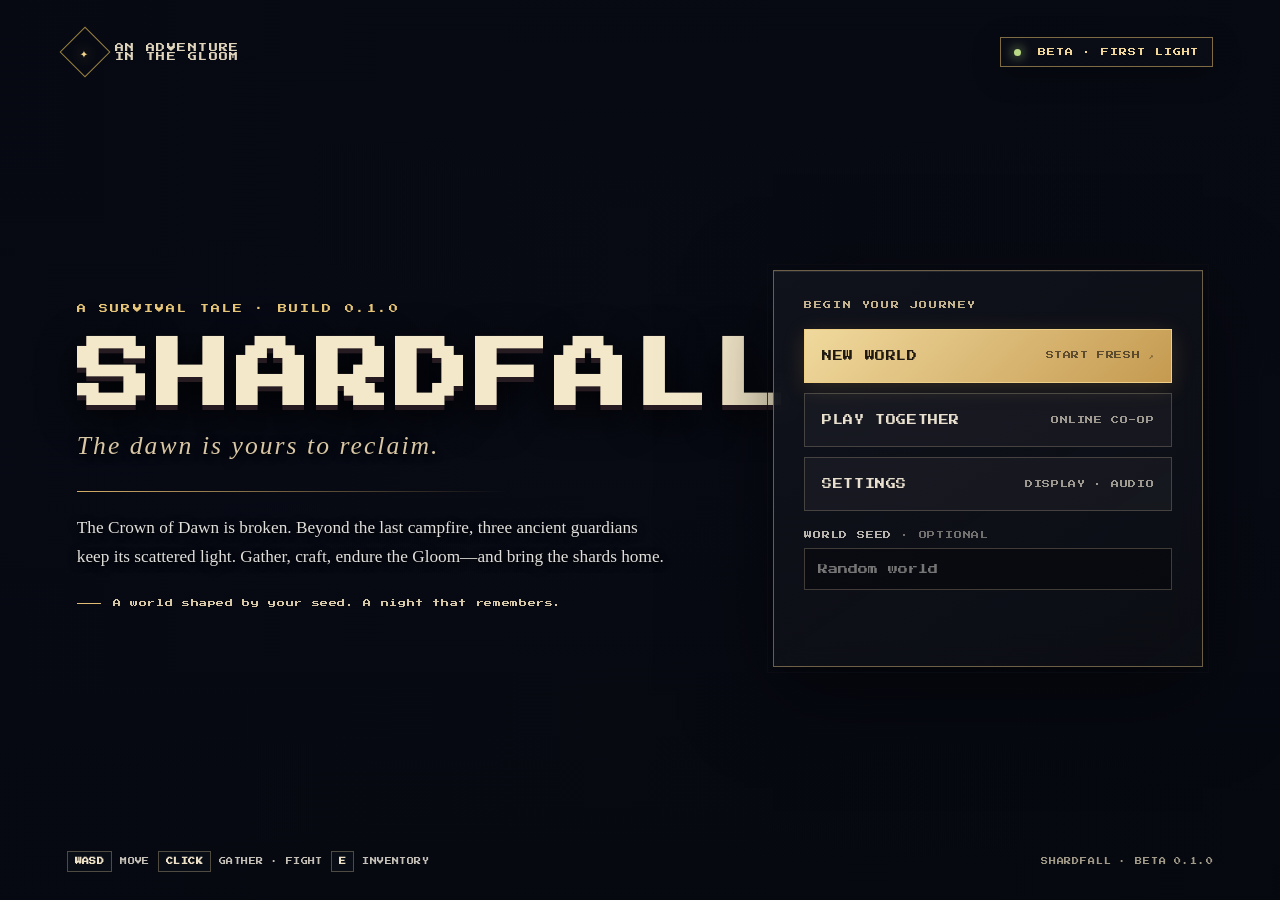
==== index.html @ c195f726 "Add files via upload" ====
<!DOCTYPE html>
<html lang="en">
  <head>
    <meta charset="UTF-8" />
    <meta name="viewport" content="width=device-width, initial-scale=1.0" />
    <title>Shardfall — Beta 0.1.0</title>
    <link rel="preconnect" href="https://fonts.googleapis.com">
    <link rel="preconnect" href="https://fonts.gstatic.com" crossorigin>
    <link href="https://fonts.googleapis.com/css2?family=Press+Start+2P&display=swap" rel="stylesheet">
    <link rel="stylesheet" href="./rosebud-game-defaults.css" />
    <script src="./rosebud-game-defaults.js" defer></script>
    <script type="importmap">
      {
        "imports": {
          "peerjs": "https://esm.sh/peerjs@1.5.4"
        }
      }
    </script>
    <style>
      html, body { width:100%; height:100%; min-height:100%; margin:0; padding:0; background:#050505; overflow:hidden; }
      body { min-height:100vh; min-height:100dvh; touch-action:none; font-family:'Press Start 2P',monospace; color:#eee; }
      #game-container { position:fixed; inset:0; width:100vw; height:100vh; height:100dvh; display:flex; align-items:center; justify-content:center; overflow:hidden; }
      canvas { display: block; image-rendering: pixelated; }
      #craft { position: fixed; inset: 0; z-index: 20; display: none; align-items: center; justify-content: center; padding: 24px; background: rgba(5, 7, 12, .72); }
      .inventory-window { width: min(1080px, 96vw); max-height: 92vh; overflow: hidden; background: linear-gradient(145deg, #40352b, #211b18 68%); border: 5px solid #75614b; box-shadow: 0 0 0 4px #120e0c, 0 18px 70px #000; padding: 18px; color: #eee; }
      .inventory-header { display:flex; align-items:center; justify-content:space-between; border-bottom: 2px solid #69533d; padding: 0 0 12px; margin-bottom: 14px; }
      .inventory-header h3 { margin: 0; color: #f3c56b; font-size: 14px; }
      #stationStatus { display:block; margin-top: 8px; color:#b8a58d; font-size:8px; }
      #closeInventory { padding: 6px 12px; font: inherit; color:#fff; background:#32251d; border:2px solid #8d6d4e; cursor:pointer; }
      .inventory-body { display:grid; grid-template-columns: 1.2fr .8fr; gap:24px; min-height:0; }
      .inventory-section-title { margin: 4px 0 10px; color:#d9c5a8; font-size:9px; }
      .inventory-grid { display:grid; grid-template-columns:repeat(9, minmax(42px, 1fr)); gap:6px; }
      .inventory-hotbar { display:grid; grid-template-columns:repeat(9, minmax(42px, 1fr)); gap:6px; margin-top:8px; }
      .inv-slot { position:relative; aspect-ratio:1; min-width:0; padding:4px; background:linear-gradient(145deg,#171514,#28221e); border:2px solid #594a3b; box-shadow: inset 2px 2px 0 rgba(255,255,255,.07), inset -2px -2px 0 rgba(0,0,0,.5); cursor:pointer; }
      .inv-slot:hover { border-color:#d8b66f; background:#392f25; }
      .inv-slot.selected { outline:3px solid #ffe08a; outline-offset:1px; border-color:#ffe08a; }
      .inv-slot img { width:100%; height:100%; object-fit:contain; image-rendering:pixelated; pointer-events:none; }
      .inv-slot .stack { position:absolute; right:3px; bottom:1px; color:#fff; font-size:9px; text-shadow:2px 2px #000; pointer-events:none; }
      .inv-slot .slot-num { position:absolute; left:3px; top:2px; color:#9d8d7b; font-size:7px; pointer-events:none; }
      .inventory-hint { color:#9d8d7b; font-size:8px; line-height:1.8; margin-top:12px; }
      .craft-recipes { max-height:62vh; overflow-y:auto; padding-right:5px; }
      .craft-recipes h3 { margin:4px 0 10px; color:#f3c56b; font-size:12px; }
      .rec { display:flex; align-items:center; gap:8px; padding:7px; margin-bottom:6px; text-align:left; width:100%; font:inherit; color:#eee; background:#261f19; border:2px solid #51412e; cursor:pointer; line-height:1.6; }
      .rec img { flex:none; width:40px; height:40px; object-fit:contain; image-rendering:pixelated; }
      .rec.ok { border-color:#8bc34a; }
      .rec.no { opacity:.48; }
      .rec .recipe-copy { font-size:8px; }
      .rec .recipe-name { color:#f5d89c; font-size:9px; }
      @media (max-width: 700px) { #craft { padding:8px; } .inventory-body { grid-template-columns:1fr; overflow-y:auto; max-height:78vh; } .inventory-grid,.inventory-hotbar { gap:3px; } .inventory-window { padding:10px; } .craft-recipes { max-height:32vh; } }
      .overlay:not(#menu) { position: fixed; inset: 0; z-index: 30; display: flex; flex-direction: column; align-items: center; justify-content: center; background: rgba(5,5,12,.88); text-align: center; gap: 18px; }
      .overlay h1 { color: #b48cff; font-size: 44px; margin: 0; text-shadow: 4px 4px #000; }
      .overlay p { max-width: 760px; font-size: 11px; line-height: 2; color: #ccc; }
      .overlay input { font-family: inherit; font-size: 12px; padding: 8px; width: 220px; background: #111; color: #fff; border: 2px solid #555; }
      .btn { font-family: inherit; font-size: 13px; padding: 12px 20px; background: #3b2a5a; color: #fff; border: 3px solid #b48cff; cursor: pointer; }
      .btn:hover { background: #5a3f88; }
      .hidden { display: none !important; }
      .perk { width: 230px; min-height: 150px; font-size: 10px; line-height: 1.8; }
      .perk b { display: block; color: #ffe08a; font-size: 12px; margin-bottom: 10px; }
      #menu.menu-screen { position:fixed; inset:0; z-index:15; display:flex; align-items:center; justify-content:center; overflow:auto; color:#f4ecd9; background:#080b16; }
      #menu.menu-screen::before, #menu.menu-screen::after { content:""; position:absolute; inset:0; pointer-events:none; }
      #menu.menu-screen::before { background:url("assets/shardfall-menu-skyline.webp") center 55% / cover no-repeat; transform:scale(1.025); animation: menu-drift 28s ease-in-out infinite alternate; }
      #menu.menu-screen::after { background:linear-gradient(90deg,rgba(6,9,18,.78) 0%,rgba(8,10,18,.50) 48%,rgba(7,9,17,.48) 100%),linear-gradient(0deg,rgba(5,7,12,.82),transparent 48%,rgba(5,7,14,.35)); }
      @keyframes menu-drift { from { transform:scale(1.025) translateX(-.25%); } to { transform:scale(1.055) translateX(.25%); } }
      .menu-topbar { position:absolute; z-index:1; left:5.2vw; right:5.2vw; top:34px; display:flex; align-items:center; justify-content:space-between; }
      .menu-mark { display:flex; align-items:center; gap:12px; color:#dfd3bc; font-size:9px; letter-spacing:.16em; }
      .menu-mark-icon { display:grid; place-items:center; width:34px; height:34px; color:#f1d38a; border:1px solid rgba(232,195,90,.65); transform:rotate(45deg); font-size:14px; text-shadow:0 0 14px #c99b50; }
      .menu-mark-icon span { transform:rotate(-45deg); }
      .beta-tag { padding:10px 13px; color:#f3d798; border:1px solid rgba(234,194,112,.52); background:rgba(13,16,25,.48); font-size:8px; letter-spacing:.12em; box-shadow:0 8px 28px #0004; }
      .beta-tag i { display:inline-block; width:7px; height:7px; margin-right:8px; border-radius:50%; background:#b9d985; box-shadow:0 0 12px #c6f08c; }
      .menu-layout { position:relative; z-index:1; display:grid; grid-template-columns:minmax(0,1fr) minmax(350px,430px); align-items:center; gap:8vw; width:min(1420px,88vw); min-height:100%; padding:118px 0 82px; box-sizing:border-box; }
      .menu-copy { max-width:800px; align-self:center; padding-bottom:20px; }
      .menu-eyebrow { margin:0 0 20px; color:#e9c779; font-size:9px; line-height:1.8; letter-spacing:.24em; }
      .menu-title { margin:0 0 14px; color:#f4e8ca; font-size:clamp(44px,5.8vw,104px); letter-spacing:.075em; line-height:1.08; text-shadow:0 5px 0 #271b22,0 12px 38px #000; }
      .menu-subtitle { margin:0; color:#d8c6a4; font-family:Georgia,serif; font-size:clamp(17px,2vw,27px); font-style:italic; letter-spacing:.08em; text-shadow:0 2px 8px #000; }
      .menu-divider { width: min(430px,80%); height:1px; margin:30px 0 22px; background:linear-gradient(90deg,#d5ad68,rgba(213,173,104,0)); }
      .menu-description { max-width:620px; margin:0; color:#e1dfdb; font-family:Georgia,serif; font-size:clamp(16px,1.35vw,21px); line-height:1.65; text-shadow:0 2px 8px #000; }
      .menu-quote { display:flex; align-items:center; gap:12px; margin-top:28px; color:#d7c8a8; font-size:8px; letter-spacing:.08em; }
      .menu-quote::before { content:""; width:24px; height:1px; background:#e1bc72; }
      .menu-card { width:100%; box-sizing:border-box; padding:30px; border:1px solid rgba(214,182,119,.48); outline:1px solid rgba(12,13,20,.8); outline-offset:5px; background:linear-gradient(145deg,rgba(17,20,29,.92),rgba(13,14,21,.89)); box-shadow:0 24px 80px #0008,inset 0 1px 0 #ffffff14; backdrop-filter:blur(12px); }
      .menu-card-label { margin:0 0 20px; color:#c4b18d; font-size:8px; letter-spacing:.2em; }
      .menu-actions { display:grid; gap:10px; }
      .menu-button { position:relative; display:flex; align-items:center; justify-content:space-between; width:100%; min-height:54px; box-sizing:border-box; padding:0 17px; color:#e8dfce; background:rgba(255,255,255,.035); border:1px solid rgba(211,195,164,.25); font:inherit; font-size:10px; letter-spacing:.06em; text-align:left; cursor:pointer; transition:background .18s,border-color .18s,transform .18s,color .18s; }
      .menu-button:hover, .menu-button:focus-visible { transform:translateX(3px); color:#fff5db; border-color:#ddbd78; background:rgba(215,177,102,.14); outline:none; }
      .menu-button.primary { color:#211a13; border-color:#efcf85; background:linear-gradient(135deg,#f0d99d,#c59a50); box-shadow:0 5px 22px rgba(210,162,77,.18); }
      .menu-button.primary:hover, .menu-button.primary:focus-visible { color:#130e09; border-color:#fff0c1; background:linear-gradient(135deg,#ffedbd,#d7ad5e); }
      .menu-button .menu-button-note { color:inherit; opacity:.65; font-size:8px; }
      .menu-seed { margin-top:20px; }
      .menu-seed label { display:block; margin-bottom:9px; color:#b9b5ae; font-size:8px; letter-spacing:.1em; }
      .menu-seed input { box-sizing:border-box; width:100%; height:42px; padding:0 13px; color:#f2e5cd; background:rgba(0,0,0,.32); border:1px solid rgba(207,190,158,.28); font:10px 'Press Start 2P',monospace; outline:none; }
      .menu-seed input:focus { border-color:#d2ad68; box-shadow:0 0 0 2px #d2ad6822; }
      .menu-records { min-height:30px; margin:16px 0 0; color:#d8c08c; font-size:7px; line-height:1.9; }
      .menu-controls { position:absolute; z-index:1; bottom:28px; left:5.2vw; right:5.2vw; display:flex; align-items:center; justify-content:space-between; color:#c4c0b8; font-size:7px; letter-spacing:.06em; }
      .menu-controls span { display:flex; align-items:center; gap:8px; }
      .keycap { padding:6px 7px; color:#ece0c7; border:1px solid #f0d9a44d; background:#0c1019a8; font-size:7px; }
      .menu-version { color:#a29a89; font-size:7px; letter-spacing:.12em; }
      #settingsPanel { position:fixed; z-index:3; inset:0; display:flex; align-items:center; justify-content:center; padding:20px; box-sizing:border-box; background:rgba(3,5,10,.76); backdrop-filter:blur(7px); }
      #multiplayerPanel { position:fixed; z-index:5; inset:0; display:flex; align-items:center; justify-content:center; padding:18px; box-sizing:border-box; background:rgba(3,5,10,.82); backdrop-filter:blur(8px); }
      .multiplayer-card { width:min(560px,100%); box-sizing:border-box; padding:28px; border:1px solid rgba(222,190,124,.58); background:linear-gradient(145deg,#1b1c24,#101119); box-shadow:0 24px 90px #000b; }
      .multiplayer-head { display:flex; align-items:flex-start; justify-content:space-between; gap:16px; padding-bottom:16px; border-bottom:1px solid #c3a56844; }
      .multiplayer-head h2 { margin:0; color:#f2dfb5; font-size:13px; }
      .multiplayer-head p { margin:9px 0 0; color:#a9a39a; font:14px Georgia,serif; line-height:1.45; }
      .multiplayer-close { width:34px; height:34px; color:#ead9b7; background:#ffffff08; border:1px solid #ffffff30; font:18px Georgia,serif; cursor:pointer; }
      .multiplayer-label { display:block; margin:18px 0 8px; color:#c9b992; font-size:8px; letter-spacing:.12em; }
      .multiplayer-input { width:100%; height:44px; box-sizing:border-box; padding:0 12px; color:#f2e5cd; background:#0b0d13; border:1px solid #77674d; font:10px 'Press Start 2P',monospace; }
      .multiplayer-actions { display:grid; grid-template-columns:1fr 1fr; gap:10px; margin-top:12px; }
      .multiplayer-action { min-height:46px; padding:9px; color:#eee2c9; background:#29241e; border:1px solid #90754b; font:8px 'Press Start 2P',monospace; cursor:pointer; }
      .multiplayer-action.primary { color:#211a13; border-color:#efcf85; background:linear-gradient(135deg,#f0d99d,#c59a50); }
      .multiplayer-divider { margin:22px 0 0; padding-top:18px; border-top:1px solid #ffffff18; }
      #multiplayerStatus { min-height:34px; margin:16px 0 0; color:#b9d985; font-size:8px; line-height:1.8; }
      #roomCode { display:none; margin-top:12px; padding:12px; color:#ffe08a; border:1px dashed #d5b26888; font-size:9px; line-height:1.8; overflow-wrap:anywhere; }
      #onlineBadge { position:fixed; z-index:17; top:14px; left:50%; transform:translateX(-50%); display:none; max-width:calc(100vw - 24px); padding:10px 13px; color:#e9d8af; border:1px solid #d4ba8077; background:rgba(11,13,18,.86); font:7px 'Press Start 2P',monospace; white-space:nowrap; cursor:pointer; }
      #onlineBadge.visible { display:block; }
      @media (max-width:700px) { .multiplayer-card { padding:20px; } .multiplayer-head h2 { font-size:10px; } .multiplayer-actions { grid-template-columns:1fr; } #onlineBadge { top:8px; font-size:6px; } }
      .settings-card { width:min(540px,100%); max-height:calc(100vh - 40px); max-height:calc(100dvh - 40px); overflow-y:auto; overscroll-behavior:contain; box-sizing:border-box; padding:28px; border:1px solid rgba(222,190,124,.58); background:linear-gradient(145deg,#1b1c24,#101119); box-shadow:0 24px 90px #000b; }
      .settings-header { display:flex; align-items:flex-start; justify-content:space-between; gap:16px; padding-bottom:18px; border-bottom:1px solid #c3a56844; }
      .settings-header h2 { margin:0; color:#f2dfb5; font-size:15px; letter-spacing:.08em; }
      .settings-header p { margin:9px 0 0; color:#a9a39a; font:14px Georgia,serif; }
      .settings-close { width:34px; height:34px; color:#ead9b7; background:#ffffff08; border:1px solid #ffffff30; font:18px Georgia,serif; cursor:pointer; }
      .setting-row { display:grid; grid-template-columns:1fr minmax(170px,220px); align-items:center; gap:18px; padding:18px 0; border-bottom:1px solid #ffffff12; }
      .setting-name { display:block; color:#eee3d0; font-size:9px; }
      .setting-help { display:block; margin-top:8px; color:#9f9b94; font:13px Georgia,serif; line-height:1.35; }
      .setting-control { width:100%; box-sizing:border-box; color:#f1e7d4; }
      select.setting-control { padding:11px 10px; border:1px solid #8a7555; background:#171923; font:9px 'Press Start 2P',monospace; }
      input.setting-control[type="range"] { accent-color:#d5b268; }
      .setting-value { display:block; margin-top:5px; color:#cfb77f; font-size:8px; text-align:right; }
      .settings-actions { display:flex; align-items:center; justify-content:space-between; gap:12px; padding-top:20px; }
      .settings-status { min-height:18px; color:#b9d985; font-size:7px; line-height:1.7; }
      .settings-footer { margin-top:18px; color:#8d8b8d; font:12px Georgia,serif; line-height:1.5; }
      .touch-controls { position:fixed; z-index:18; left:max(12px,env(safe-area-inset-left,0px)); right:max(12px,env(safe-area-inset-right,0px)); bottom:calc(12px + env(safe-area-inset-bottom,0px)); display:flex; align-items:flex-end; justify-content:space-between; pointer-events:none; user-select:none; -webkit-user-select:none; }
      .touch-movement { display:grid; grid-template:repeat(3,46px) / repeat(3,46px); grid-template-areas:". up ." "left . right" ". down ."; gap:4px; padding:5px; border:1px solid #d4ba8045; border-radius:20px; background:rgba(9,12,18,.42); backdrop-filter:blur(5px); pointer-events:auto; }
      .touch-actions { display:grid; grid-template-columns:repeat(3,44px); gap:5px; padding:6px; border:1px solid #d4ba8045; border-radius:18px; background:rgba(9,12,18,.42); backdrop-filter:blur(5px); pointer-events:auto; }
      .touch-button { display:grid; place-items:center; box-sizing:border-box; min-width:42px; min-height:42px; padding:2px; color:#f1e4c8; border:1px solid rgba(225,198,142,.52); border-radius:12px; background:linear-gradient(145deg,rgba(75,62,45,.94),rgba(27,25,25,.95)); box-shadow:0 3px 8px #0008,inset 0 1px #ffffff22; font:7px 'Press Start 2P',monospace; text-shadow:1px 2px #000; cursor:pointer; touch-action:none; -webkit-tap-highlight-color:transparent; }
      .touch-button:active,.touch-button.held { color:#fff1ba; border-color:#ffe08a; background:linear-gradient(145deg,#987643,#47351f); transform:translateY(1px); }
      .touch-move { width:46px; height:46px; min-width:46px; min-height:46px; border-radius:14px; color:#f7e6c2; font:18px Arial,sans-serif; }
      .touch-up { grid-area:up; } .touch-left { grid-area:left; } .touch-right { grid-area:right; } .touch-down { grid-area:down; }
      .touch-actions .touch-action { color:#251a0d; border-color:#ffe08a; background:linear-gradient(145deg,#f2d68e,#bd8d42); text-shadow:none; }
      @media (max-width: 380px) { .touch-controls { left:8px; right:8px; } .touch-movement { grid-template:repeat(3,40px) / repeat(3,40px); gap:3px; padding:4px; } .touch-move { width:40px; height:40px; min-width:40px; min-height:40px; } .touch-actions { grid-template-columns:repeat(3,38px); gap:4px; padding:4px; } .touch-button { min-width:38px; min-height:38px; font-size:6px; } }
      @media (max-width: 900px) { .menu-layout { grid-template-columns:minmax(0,1fr) minmax(310px,370px); gap:4vw; width:90vw; } .menu-card { padding:24px; } .menu-title { letter-spacing:.02em; } }
      @media (max-width: 700px) { #menu.menu-screen { align-items:flex-start; } .menu-topbar { left:22px; right:22px; top:20px; } .menu-mark { font-size:7px; } .beta-tag { font-size:7px; } .menu-layout { grid-template-columns:1fr; gap:24px; width:min(520px,calc(100% - 44px)); padding:105px 0 110px; } .menu-copy { padding:0; } .menu-eyebrow { margin-bottom:12px; } .menu-title { font-size:clamp(42px,13vw,68px); } .menu-divider { margin:18px 0 14px; } .menu-description { font-size:16px; } .menu-quote { margin-top:16px; } .menu-card { padding:20px; } .menu-controls { bottom:14px; left:20px; right:20px; align-items:flex-end; gap:12px; font-size:6px; } .menu-controls span { flex-wrap:wrap; max-width:70%; } .menu-version { text-align:right; } .settings-card { padding:20px; } .setting-row { grid-template-columns:1fr; gap:10px; padding:14px 0; } .setting-control { max-width:none; } .settings-header h2 { font-size:12px; } }
    </style>
  </head>
  <body>
    <div id="game-container"><canvas id="game" width="1920" height="1080"></canvas></div>
    <div id="craft" aria-label="Inventory and crafting">
      <div class="inventory-window">
        <div class="inventory-header"><div><h3>INVENTORY & CRAFTING</h3><span id="stationStatus">Hand crafting · no station nearby</span></div><button id="closeInventory" aria-label="Close inventory">✕</button></div>
        <div class="inventory-body">
          <section><div class="inventory-section-title">PACK · click an item to assign it to the selected quick slot</div><div id="inventoryGrid" class="inventory-grid"></div><div class="inventory-section-title" style="margin-top:16px">QUICK BAR · click a slot to select it</div><div id="inventoryHotbar" class="inventory-hotbar"></div><div class="inventory-hint">E / C close inventory · 1 campfire · 2 wall · 3 workbench · 4 forge · F eat · T torch</div></section>
          <section class="craft-recipes"><h3>RECIPES</h3><div id="recipes"></div></section>
        </div>
      </div>
    </div>
    <div id="menu" class="menu-screen" aria-label="Shardfall main menu">
      <header class="menu-topbar">
        <div class="menu-mark"><span class="menu-mark-icon"><span>✦</span></span><span>AN ADVENTURE<br>IN THE GLOOM</span></div>
        <div class="beta-tag"><i></i> BETA · FIRST LIGHT</div>
      </header>
      <main class="menu-layout">
        <section class="menu-copy">
          <p class="menu-eyebrow">A SURVIVAL TALE · BUILD 0.1.0</p>
          <h1 class="menu-title">SHARDFALL</h1>
          <p class="menu-subtitle">The dawn is yours to reclaim.</p>
          <div class="menu-divider"></div>
          <p class="menu-description">The Crown of Dawn is broken. Beyond the last campfire, three ancient guardians keep its scattered light. Gather, craft, endure the Gloom—and bring the shards home.</p>
          <p class="menu-quote">A world shaped by your seed. A night that remembers.</p>
        </section>
        <section class="menu-card" aria-label="Play options">
          <p class="menu-card-label">BEGIN YOUR JOURNEY</p>
          <div class="menu-actions">
            <button class="menu-button primary" id="continue"><span>CONTINUE JOURNEY</span><span class="menu-button-note">RESUME</span></button>
            <button class="menu-button" id="start"><span>NEW WORLD</span><span class="menu-button-note">START FRESH ↗</span></button>
            <button class="menu-button" id="openMultiplayer"><span>PLAY TOGETHER</span><span class="menu-button-note">ONLINE CO-OP</span></button>
            <button class="menu-button" id="openSettings"><span>SETTINGS</span><span class="menu-button-note">DISPLAY · AUDIO</span></button>
          </div>
          <div class="menu-seed"><label for="seed">WORLD SEED <span style="opacity:.58">· OPTIONAL</span></label><input id="seed" placeholder="Random world" autocomplete="off" maxlength="32" /></div>
          <p id="records" class="menu-records"></p>
        </section>
      </main>
      <footer class="menu-controls"><span><b class="keycap">WASD</b> MOVE <b class="keycap">CLICK</b> GATHER · FIGHT <b class="keycap">E</b> INVENTORY</span><span class="menu-version">SHARDFALL · BETA 0.1.0</span></footer>
      <div id="multiplayerPanel" class="hidden" role="dialog" aria-modal="true" aria-labelledby="multiplayerTitle">
        <section class="multiplayer-card">
          <header class="multiplayer-head"><div><h2 id="multiplayerTitle">SHARD PARTY</h2><p>Gather your friends. Online play needs HTTPS; the host keeps the world open while you play.</p></div><button id="closeMultiplayer" class="multiplayer-close" aria-label="Close multiplayer">×</button></header>
          <label class="multiplayer-label" for="playerName">YOUR WANDERER NAME</label>
          <input id="playerName" class="multiplayer-input" maxlength="18" autocomplete="nickname" placeholder="Wanderer">
          <div class="multiplayer-actions"><button id="hostRoom" class="multiplayer-action primary" type="button">CREATE A PARTY</button><button id="copyRoom" class="multiplayer-action" type="button">COPY INVITE CODE</button></div>
          <div id="roomCode" aria-live="polite"></div>
          <div class="multiplayer-divider">
            <label class="multiplayer-label" for="joinCode">JOIN A FRIEND'S PARTY</label>
            <input id="joinCode" class="multiplayer-input" maxlength="80" autocomplete="off" placeholder="Paste the host's invite code">
            <button id="joinRoom" class="multiplayer-action primary" type="button" style="width:100%;margin-top:10px">JOIN WORLD</button>
          </div>
          <p id="multiplayerStatus" aria-live="polite">Up to four players. Share the host's invite code to join.</p>
        </section>
      </div>
      <div id="settingsPanel" class="hidden" role="dialog" aria-modal="true" aria-labelledby="settingsTitle">
        <section class="settings-card">
          <header class="settings-header"><div><h2 id="settingsTitle">SETTINGS</h2><p>Make the Gloom yours.</p></div><button id="closeSettings" class="settings-close" aria-label="Close settings">×</button></header>
          <label class="setting-row"><span><span class="setting-name">RENDER RESOLUTION</span><span class="setting-help">Choose the canvas render quality.</span></span><span><select id="resolutionSetting" class="setting-control"><option value="1920x1080">1920 × 1080 · High</option><option value="1600x900">1600 × 900 · Balanced</option><option value="1280x720">1280 × 720 · Performance</option><option value="960x540">960 × 540 · Low</option></select><span id="resolutionValue" class="setting-value">1920 × 1080</span></span></label>
          <label class="setting-row"><span><span class="setting-name">MUSIC</span><span class="setting-help">The quiet song of the wilds.</span></span><span><input id="musicVolume" class="setting-control" type="range" min="0" max="1" step="0.05"><span id="musicVolumeValue" class="setting-value">40%</span></span></label>
          <label class="setting-row"><span><span class="setting-name">SOUND EFFECTS</span><span class="setting-help">Gathering, combat and discoveries.</span></span><span><input id="sfxVolume" class="setting-control" type="range" min="0" max="1" step="0.05"><span id="sfxVolumeValue" class="setting-value">80%</span></span></label>
          <div class="settings-actions"><label class="setting-name"><input id="muteSetting" type="checkbox"> MUTE ALL AUDIO</label><button id="fullscreenSetting" class="menu-button" type="button" style="width:auto;min-height:40px;padding:0 12px;font-size:8px">ENTER FULLSCREEN</button></div>
          <p id="settingsStatus" class="settings-status" aria-live="polite"></p>
          <p class="settings-footer">Resolution applies immediately and is saved on this device. Fullscreen is optional and may be exited with Esc.</p>
        </section>
      </div>
    </div>
    <button id="onlineBadge" type="button" aria-label="Copy online party code"></button>
    <div id="touchControls" class="touch-controls hidden" aria-label="Touch controls">
      <div class="touch-movement" aria-label="Movement pad">
        <button type="button" class="touch-button touch-move touch-up" data-touch-dir="w" aria-label="Move up">▲</button>
        <button type="button" class="touch-button touch-move touch-left" data-touch-dir="a" aria-label="Move left">◀</button>
        <button type="button" class="touch-button touch-move touch-right" data-touch-dir="d" aria-label="Move right">▶</button>
        <button type="button" class="touch-button touch-move touch-down" data-touch-dir="s" aria-label="Move down">▼</button>
      </div>
      <div class="touch-actions" aria-label="Game actions">
        <button type="button" id="touchAction" class="touch-button touch-action" aria-label="Gather, attack, or interact">ACT</button>
        <button type="button" id="touchInventory" class="touch-button" aria-label="Open inventory">BAG</button>
        <button type="button" id="touchEat" class="touch-button" aria-label="Eat food">EAT</button>
        <button type="button" id="touchTorch" class="touch-button" aria-label="Toggle torch">TORCH</button>
        <button type="button" id="touchFire" class="touch-button" aria-label="Place campfire">FIRE</button>
        <button type="button" id="touchWall" class="touch-button" aria-label="Place wall">WALL</button>
        <button type="button" id="touchWorkbench" class="touch-button" aria-label="Place workbench">BENCH</button>
        <button type="button" id="touchForge" class="touch-button" aria-label="Place forge">FORGE</button>
        <button type="button" id="touchMute" class="touch-button" aria-label="Toggle audio mute">MUTE</button>
      </div>
    </div>
    <div id="end" class="overlay hidden">
      <h1 id="endTitle">YOU PERISHED</h1>
      <p id="endText"></p>
      <div style="display:flex;gap:14px"><button class="btn hidden" id="ascend">ASCEND (KEEP PLAYING)</button><button class="btn" id="again">NEW WORLD</button></div>
    </div>
    <div id="levelup" class="overlay hidden">
      <h1 style="color:#ffe08a">LEVEL UP!</h1>
      <p id="lvText">Choose a blessing.</p>
      <div id="perks" style="display:flex;gap:18px"></div>
    </div>
    <script type="module" src="./main.js"></script>
  </body>
</html>
---- rosebud-game-defaults.css ----
/*
 * Game text should not behave like webpage content, while editable and
 * intentionally copyable controls retain native browser behavior.
 */

:where(html) {
  -webkit-user-select: none;
  user-select: none;
  -webkit-tap-highlight-color: transparent;
}

:where(
  input,
  textarea,
  [contenteditable]:not([contenteditable="false"]),
  [role="textbox"],
  [data-allow-text-selection],
  [data-allow-text-selection] *
) {
  -webkit-user-select: text;
  user-select: text;
}
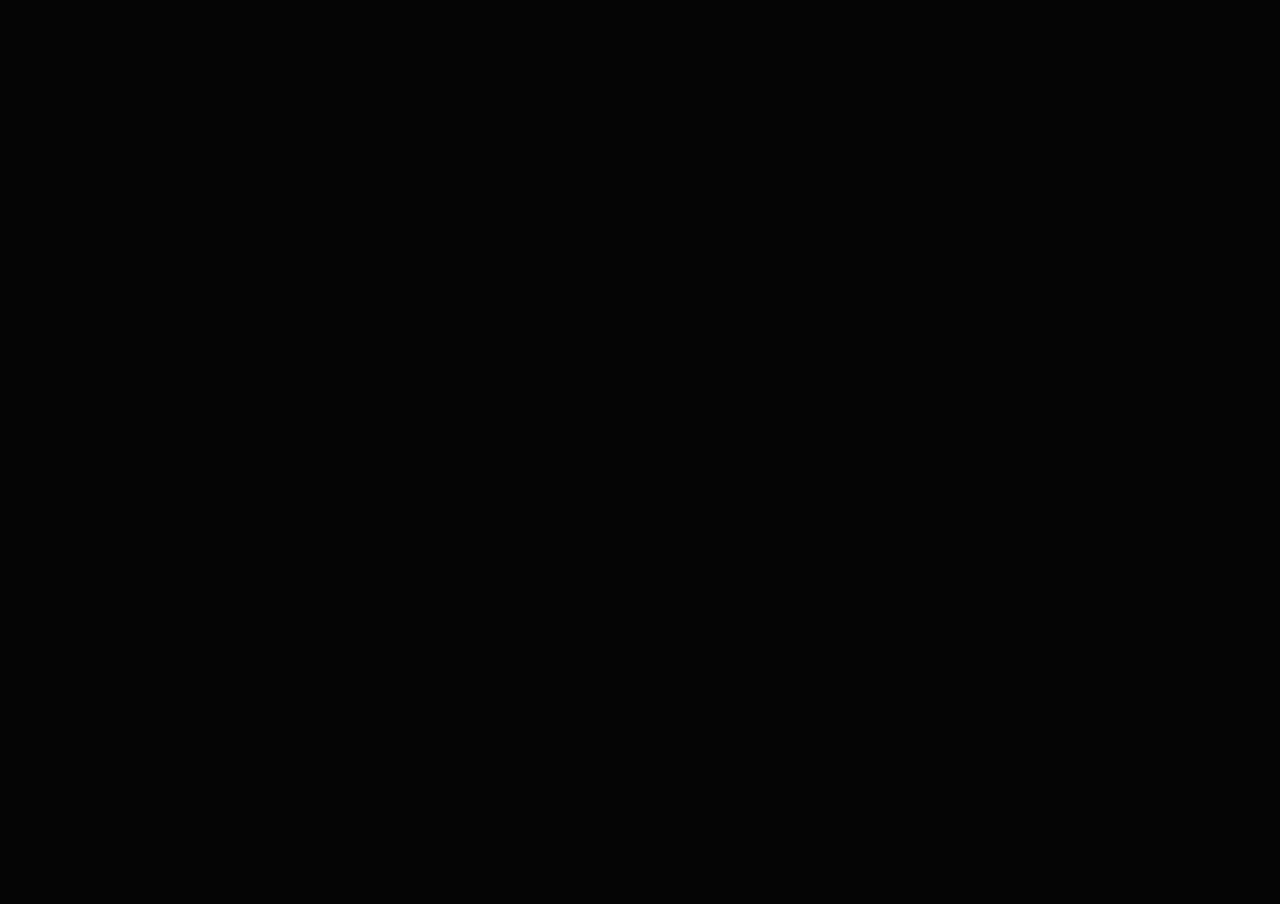
==== commit cf264e19: "Refactor index.html for game embedding Updated the title and structure of the index.html file to emb" ====
--- a/index.html
+++ b/index.html
@@ -1,239 +1,42 @@
 <!DOCTYPE html>
 <html lang="en">
-  <head>
-    <meta charset="UTF-8" />
-    <meta name="viewport" content="width=device-width, initial-scale=1.0" />
-    <title>Shardfall — Beta 0.1.0</title>
-    <link rel="preconnect" href="https://fonts.googleapis.com">
-    <link rel="preconnect" href="https://fonts.gstatic.com" crossorigin>
-    <link href="https://fonts.googleapis.com/css2?family=Press+Start+2P&display=swap" rel="stylesheet">
-    <link rel="stylesheet" href="./rosebud-game-defaults.css" />
-    <script src="./rosebud-game-defaults.js" defer></script>
-    <script type="importmap">
-      {
-        "imports": {
-          "peerjs": "https://esm.sh/peerjs@1.5.4"
+<head>
+    <meta charset="UTF-8">
+    <meta name="viewport" content="width=device-width, initial-scale=1.0">
+    <title>Shardfall - Vividresque Studios</title>
+    <style>
+        body, html { 
+            margin: 0; 
+            padding: 0; 
+            width: 100%; 
+            height: 100%; 
+            overflow: hidden; 
+            background-color: #050505; 
         }
-      }
+        iframe { 
+            width: 100%; 
+            height: 100%; 
+            border: none; 
+        }
+    </style>
+</head>
+<body>
+    <!-- Replace the src link below with your actual Rosebud Embed URL -->
+    <iframe id="game-frame" src="https://rosebud.ai/d/wildbound-156" allow="fullscreen; autoplay; clipboard-write" allowfullscreen="true" tabindex="0"></iframe>
+
+    <script>
+        // This forces the browser to focus on the game immediately so it doesn't ignore your clicks or keyboard inputs on the start screen.
+        window.onload = function() {
+            const gameFrame = document.getElementById('game-frame');
+            if(gameFrame) {
+                gameFrame.focus();
+            }
+        };
+        
+        // Re-focus if the user clicks the black background by accident
+        document.body.addEventListener('click', function() {
+            document.getElementById('game-frame').focus();
+        });
     </script>
-    <style>
-      html, body { width:100%; height:100%; min-height:100%; margin:0; padding:0; background:#050505; overflow:hidden; }
-      body { min-height:100vh; min-height:100dvh; touch-action:none; font-family:'Press Start 2P',monospace; color:#eee; }
-      #game-container { position:fixed; inset:0; width:100vw; height:100vh; height:100dvh; display:flex; align-items:center; justify-content:center; overflow:hidden; }
-      canvas { display: block; image-rendering: pixelated; }
-      #craft { position: fixed; inset: 0; z-index: 20; display: none; align-items: center; justify-content: center; padding: 24px; background: rgba(5, 7, 12, .72); }
-      .inventory-window { width: min(1080px, 96vw); max-height: 92vh; overflow: hidden; background: linear-gradient(145deg, #40352b, #211b18 68%); border: 5px solid #75614b; box-shadow: 0 0 0 4px #120e0c, 0 18px 70px #000; padding: 18px; color: #eee; }
-      .inventory-header { display:flex; align-items:center; justify-content:space-between; border-bottom: 2px solid #69533d; padding: 0 0 12px; margin-bottom: 14px; }
-      .inventory-header h3 { margin: 0; color: #f3c56b; font-size: 14px; }
-      #stationStatus { display:block; margin-top: 8px; color:#b8a58d; font-size:8px; }
-      #closeInventory { padding: 6px 12px; font: inherit; color:#fff; background:#32251d; border:2px solid #8d6d4e; cursor:pointer; }
-      .inventory-body { display:grid; grid-template-columns: 1.2fr .8fr; gap:24px; min-height:0; }
-      .inventory-section-title { margin: 4px 0 10px; color:#d9c5a8; font-size:9px; }
-      .inventory-grid { display:grid; grid-template-columns:repeat(9, minmax(42px, 1fr)); gap:6px; }
-      .inventory-hotbar { display:grid; grid-template-columns:repeat(9, minmax(42px, 1fr)); gap:6px; margin-top:8px; }
-      .inv-slot { position:relative; aspect-ratio:1; min-width:0; padding:4px; background:linear-gradient(145deg,#171514,#28221e); border:2px solid #594a3b; box-shadow: inset 2px 2px 0 rgba(255,255,255,.07), inset -2px -2px 0 rgba(0,0,0,.5); cursor:pointer; }
-      .inv-slot:hover { border-color:#d8b66f; background:#392f25; }
-      .inv-slot.selected { outline:3px solid #ffe08a; outline-offset:1px; border-color:#ffe08a; }
-      .inv-slot img { width:100%; height:100%; object-fit:contain; image-rendering:pixelated; pointer-events:none; }
-      .inv-slot .stack { position:absolute; right:3px; bottom:1px; color:#fff; font-size:9px; text-shadow:2px 2px #000; pointer-events:none; }
-      .inv-slot .slot-num { position:absolute; left:3px; top:2px; color:#9d8d7b; font-size:7px; pointer-events:none; }
-      .inventory-hint { color:#9d8d7b; font-size:8px; line-height:1.8; margin-top:12px; }
-      .craft-recipes { max-height:62vh; overflow-y:auto; padding-right:5px; }
-      .craft-recipes h3 { margin:4px 0 10px; color:#f3c56b; font-size:12px; }
-      .rec { display:flex; align-items:center; gap:8px; padding:7px; margin-bottom:6px; text-align:left; width:100%; font:inherit; color:#eee; background:#261f19; border:2px solid #51412e; cursor:pointer; line-height:1.6; }
-      .rec img { flex:none; width:40px; height:40px; object-fit:contain; image-rendering:pixelated; }
-      .rec.ok { border-color:#8bc34a; }
-      .rec.no { opacity:.48; }
-      .rec .recipe-copy { font-size:8px; }
-      .rec .recipe-name { color:#f5d89c; font-size:9px; }
-      @media (max-width: 700px) { #craft { padding:8px; } .inventory-body { grid-template-columns:1fr; overflow-y:auto; max-height:78vh; } .inventory-grid,.inventory-hotbar { gap:3px; } .inventory-window { padding:10px; } .craft-recipes { max-height:32vh; } }
-      .overlay:not(#menu) { position: fixed; inset: 0; z-index: 30; display: flex; flex-direction: column; align-items: center; justify-content: center; background: rgba(5,5,12,.88); text-align: center; gap: 18px; }
-      .overlay h1 { color: #b48cff; font-size: 44px; margin: 0; text-shadow: 4px 4px #000; }
-      .overlay p { max-width: 760px; font-size: 11px; line-height: 2; color: #ccc; }
-      .overlay input { font-family: inherit; font-size: 12px; padding: 8px; width: 220px; background: #111; color: #fff; border: 2px solid #555; }
-      .btn { font-family: inherit; font-size: 13px; padding: 12px 20px; background: #3b2a5a; color: #fff; border: 3px solid #b48cff; cursor: pointer; }
-      .btn:hover { background: #5a3f88; }
-      .hidden { display: none !important; }
-      .perk { width: 230px; min-height: 150px; font-size: 10px; line-height: 1.8; }
-      .perk b { display: block; color: #ffe08a; font-size: 12px; margin-bottom: 10px; }
-      #menu.menu-screen { position:fixed; inset:0; z-index:15; display:flex; align-items:center; justify-content:center; overflow:auto; color:#f4ecd9; background:#080b16; }
-      #menu.menu-screen::before, #menu.menu-screen::after { content:""; position:absolute; inset:0; pointer-events:none; }
-      #menu.menu-screen::before { background:url("assets/shardfall-menu-skyline.webp") center 55% / cover no-repeat; transform:scale(1.025); animation: menu-drift 28s ease-in-out infinite alternate; }
-      #menu.menu-screen::after { background:linear-gradient(90deg,rgba(6,9,18,.78) 0%,rgba(8,10,18,.50) 48%,rgba(7,9,17,.48) 100%),linear-gradient(0deg,rgba(5,7,12,.82),transparent 48%,rgba(5,7,14,.35)); }
-      @keyframes menu-drift { from { transform:scale(1.025) translateX(-.25%); } to { transform:scale(1.055) translateX(.25%); } }
-      .menu-topbar { position:absolute; z-index:1; left:5.2vw; right:5.2vw; top:34px; display:flex; align-items:center; justify-content:space-between; }
-      .menu-mark { display:flex; align-items:center; gap:12px; color:#dfd3bc; font-size:9px; letter-spacing:.16em; }
-      .menu-mark-icon { display:grid; place-items:center; width:34px; height:34px; color:#f1d38a; border:1px solid rgba(232,195,90,.65); transform:rotate(45deg); font-size:14px; text-shadow:0 0 14px #c99b50; }
-      .menu-mark-icon span { transform:rotate(-45deg); }
-      .beta-tag { padding:10px 13px; color:#f3d798; border:1px solid rgba(234,194,112,.52); background:rgba(13,16,25,.48); font-size:8px; letter-spacing:.12em; box-shadow:0 8px 28px #0004; }
-      .beta-tag i { display:inline-block; width:7px; height:7px; margin-right:8px; border-radius:50%; background:#b9d985; box-shadow:0 0 12px #c6f08c; }
-      .menu-layout { position:relative; z-index:1; display:grid; grid-template-columns:minmax(0,1fr) minmax(350px,430px); align-items:center; gap:8vw; width:min(1420px,88vw); min-height:100%; padding:118px 0 82px; box-sizing:border-box; }
-      .menu-copy { max-width:800px; align-self:center; padding-bottom:20px; }
-      .menu-eyebrow { margin:0 0 20px; color:#e9c779; font-size:9px; line-height:1.8; letter-spacing:.24em; }
-      .menu-title { margin:0 0 14px; color:#f4e8ca; font-size:clamp(44px,5.8vw,104px); letter-spacing:.075em; line-height:1.08; text-shadow:0 5px 0 #271b22,0 12px 38px #000; }
-      .menu-subtitle { margin:0; color:#d8c6a4; font-family:Georgia,serif; font-size:clamp(17px,2vw,27px); font-style:italic; letter-spacing:.08em; text-shadow:0 2px 8px #000; }
-      .menu-divider { width: min(430px,80%); height:1px; margin:30px 0 22px; background:linear-gradient(90deg,#d5ad68,rgba(213,173,104,0)); }
-      .menu-description { max-width:620px; margin:0; color:#e1dfdb; font-family:Georgia,serif; font-size:clamp(16px,1.35vw,21px); line-height:1.65; text-shadow:0 2px 8px #000; }
-      .menu-quote { display:flex; align-items:center; gap:12px; margin-top:28px; color:#d7c8a8; font-size:8px; letter-spacing:.08em; }
-      .menu-quote::before { content:""; width:24px; height:1px; background:#e1bc72; }
-      .menu-card { width:100%; box-sizing:border-box; padding:30px; border:1px solid rgba(214,182,119,.48); outline:1px solid rgba(12,13,20,.8); outline-offset:5px; background:linear-gradient(145deg,rgba(17,20,29,.92),rgba(13,14,21,.89)); box-shadow:0 24px 80px #0008,inset 0 1px 0 #ffffff14; backdrop-filter:blur(12px); }
-      .menu-card-label { margin:0 0 20px; color:#c4b18d; font-size:8px; letter-spacing:.2em; }
-      .menu-actions { display:grid; gap:10px; }
-      .menu-button { position:relative; display:flex; align-items:center; justify-content:space-between; width:100%; min-height:54px; box-sizing:border-box; padding:0 17px; color:#e8dfce; background:rgba(255,255,255,.035); border:1px solid rgba(211,195,164,.25); font:inherit; font-size:10px; letter-spacing:.06em; text-align:left; cursor:pointer; transition:background .18s,border-color .18s,transform .18s,color .18s; }
-      .menu-button:hover, .menu-button:focus-visible { transform:translateX(3px); color:#fff5db; border-color:#ddbd78; background:rgba(215,177,102,.14); outline:none; }
-      .menu-button.primary { color:#211a13; border-color:#efcf85; background:linear-gradient(135deg,#f0d99d,#c59a50); box-shadow:0 5px 22px rgba(210,162,77,.18); }
-      .menu-button.primary:hover, .menu-button.primary:focus-visible { color:#130e09; border-color:#fff0c1; background:linear-gradient(135deg,#ffedbd,#d7ad5e); }
-      .menu-button .menu-button-note { color:inherit; opacity:.65; font-size:8px; }
-      .menu-seed { margin-top:20px; }
-      .menu-seed label { display:block; margin-bottom:9px; color:#b9b5ae; font-size:8px; letter-spacing:.1em; }
-      .menu-seed input { box-sizing:border-box; width:100%; height:42px; padding:0 13px; color:#f2e5cd; background:rgba(0,0,0,.32); border:1px solid rgba(207,190,158,.28); font:10px 'Press Start 2P',monospace; outline:none; }
-      .menu-seed input:focus { border-color:#d2ad68; box-shadow:0 0 0 2px #d2ad6822; }
-      .menu-records { min-height:30px; margin:16px 0 0; color:#d8c08c; font-size:7px; line-height:1.9; }
-      .menu-controls { position:absolute; z-index:1; bottom:28px; left:5.2vw; right:5.2vw; display:flex; align-items:center; justify-content:space-between; color:#c4c0b8; font-size:7px; letter-spacing:.06em; }
-      .menu-controls span { display:flex; align-items:center; gap:8px; }
-      .keycap { padding:6px 7px; color:#ece0c7; border:1px solid #f0d9a44d; background:#0c1019a8; font-size:7px; }
-      .menu-version { color:#a29a89; font-size:7px; letter-spacing:.12em; }
-      #settingsPanel { position:fixed; z-index:3; inset:0; display:flex; align-items:center; justify-content:center; padding:20px; box-sizing:border-box; background:rgba(3,5,10,.76); backdrop-filter:blur(7px); }
-      #multiplayerPanel { position:fixed; z-index:5; inset:0; display:flex; align-items:center; justify-content:center; padding:18px; box-sizing:border-box; background:rgba(3,5,10,.82); backdrop-filter:blur(8px); }
-      .multiplayer-card { width:min(560px,100%); box-sizing:border-box; padding:28px; border:1px solid rgba(222,190,124,.58); background:linear-gradient(145deg,#1b1c24,#101119); box-shadow:0 24px 90px #000b; }
-      .multiplayer-head { display:flex; align-items:flex-start; justify-content:space-between; gap:16px; padding-bottom:16px; border-bottom:1px solid #c3a56844; }
-      .multiplayer-head h2 { margin:0; color:#f2dfb5; font-size:13px; }
-      .multiplayer-head p { margin:9px 0 0; color:#a9a39a; font:14px Georgia,serif; line-height:1.45; }
-      .multiplayer-close { width:34px; height:34px; color:#ead9b7; background:#ffffff08; border:1px solid #ffffff30; font:18px Georgia,serif; cursor:pointer; }
-      .multiplayer-label { display:block; margin:18px 0 8px; color:#c9b992; font-size:8px; letter-spacing:.12em; }
-      .multiplayer-input { width:100%; height:44px; box-sizing:border-box; padding:0 12px; color:#f2e5cd; background:#0b0d13; border:1px solid #77674d; font:10px 'Press Start 2P',monospace; }
-      .multiplayer-actions { display:grid; grid-template-columns:1fr 1fr; gap:10px; margin-top:12px; }
-      .multiplayer-action { min-height:46px; padding:9px; color:#eee2c9; background:#29241e; border:1px solid #90754b; font:8px 'Press Start 2P',monospace; cursor:pointer; }
-      .multiplayer-action.primary { color:#211a13; border-color:#efcf85; background:linear-gradient(135deg,#f0d99d,#c59a50); }
-      .multiplayer-divider { margin:22px 0 0; padding-top:18px; border-top:1px solid #ffffff18; }
-      #multiplayerStatus { min-height:34px; margin:16px 0 0; color:#b9d985; font-size:8px; line-height:1.8; }
-      #roomCode { display:none; margin-top:12px; padding:12px; color:#ffe08a; border:1px dashed #d5b26888; font-size:9px; line-height:1.8; overflow-wrap:anywhere; }
-      #onlineBadge { position:fixed; z-index:17; top:14px; left:50%; transform:translateX(-50%); display:none; max-width:calc(100vw - 24px); padding:10px 13px; color:#e9d8af; border:1px solid #d4ba8077; background:rgba(11,13,18,.86); font:7px 'Press Start 2P',monospace; white-space:nowrap; cursor:pointer; }
-      #onlineBadge.visible { display:block; }
-      @media (max-width:700px) { .multiplayer-card { padding:20px; } .multiplayer-head h2 { font-size:10px; } .multiplayer-actions { grid-template-columns:1fr; } #onlineBadge { top:8px; font-size:6px; } }
-      .settings-card { width:min(540px,100%); max-height:calc(100vh - 40px); max-height:calc(100dvh - 40px); overflow-y:auto; overscroll-behavior:contain; box-sizing:border-box; padding:28px; border:1px solid rgba(222,190,124,.58); background:linear-gradient(145deg,#1b1c24,#101119); box-shadow:0 24px 90px #000b; }
-      .settings-header { display:flex; align-items:flex-start; justify-content:space-between; gap:16px; padding-bottom:18px; border-bottom:1px solid #c3a56844; }
-      .settings-header h2 { margin:0; color:#f2dfb5; font-size:15px; letter-spacing:.08em; }
-      .settings-header p { margin:9px 0 0; color:#a9a39a; font:14px Georgia,serif; }
-      .settings-close { width:34px; height:34px; color:#ead9b7; background:#ffffff08; border:1px solid #ffffff30; font:18px Georgia,serif; cursor:pointer; }
-      .setting-row { display:grid; grid-template-columns:1fr minmax(170px,220px); align-items:center; gap:18px; padding:18px 0; border-bottom:1px solid #ffffff12; }
-      .setting-name { display:block; color:#eee3d0; font-size:9px; }
-      .setting-help { display:block; margin-top:8px; color:#9f9b94; font:13px Georgia,serif; line-height:1.35; }
-      .setting-control { width:100%; box-sizing:border-box; color:#f1e7d4; }
-      select.setting-control { padding:11px 10px; border:1px solid #8a7555; background:#171923; font:9px 'Press Start 2P',monospace; }
-      input.setting-control[type="range"] { accent-color:#d5b268; }
-      .setting-value { display:block; margin-top:5px; color:#cfb77f; font-size:8px; text-align:right; }
-      .settings-actions { display:flex; align-items:center; justify-content:space-between; gap:12px; padding-top:20px; }
-      .settings-status { min-height:18px; color:#b9d985; font-size:7px; line-height:1.7; }
-      .settings-footer { margin-top:18px; color:#8d8b8d; font:12px Georgia,serif; line-height:1.5; }
-      .touch-controls { position:fixed; z-index:18; left:max(12px,env(safe-area-inset-left,0px)); right:max(12px,env(safe-area-inset-right,0px)); bottom:calc(12px + env(safe-area-inset-bottom,0px)); display:flex; align-items:flex-end; justify-content:space-between; pointer-events:none; user-select:none; -webkit-user-select:none; }
-      .touch-movement { display:grid; grid-template:repeat(3,46px) / repeat(3,46px); grid-template-areas:". up ." "left . right" ". down ."; gap:4px; padding:5px; border:1px solid #d4ba8045; border-radius:20px; background:rgba(9,12,18,.42); backdrop-filter:blur(5px); pointer-events:auto; }
-      .touch-actions { display:grid; grid-template-columns:repeat(3,44px); gap:5px; padding:6px; border:1px solid #d4ba8045; border-radius:18px; background:rgba(9,12,18,.42); backdrop-filter:blur(5px); pointer-events:auto; }
-      .touch-button { display:grid; place-items:center; box-sizing:border-box; min-width:42px; min-height:42px; padding:2px; color:#f1e4c8; border:1px solid rgba(225,198,142,.52); border-radius:12px; background:linear-gradient(145deg,rgba(75,62,45,.94),rgba(27,25,25,.95)); box-shadow:0 3px 8px #0008,inset 0 1px #ffffff22; font:7px 'Press Start 2P',monospace; text-shadow:1px 2px #000; cursor:pointer; touch-action:none; -webkit-tap-highlight-color:transparent; }
-      .touch-button:active,.touch-button.held { color:#fff1ba; border-color:#ffe08a; background:linear-gradient(145deg,#987643,#47351f); transform:translateY(1px); }
-      .touch-move { width:46px; height:46px; min-width:46px; min-height:46px; border-radius:14px; color:#f7e6c2; font:18px Arial,sans-serif; }
-      .touch-up { grid-area:up; } .touch-left { grid-area:left; } .touch-right { grid-area:right; } .touch-down { grid-area:down; }
-      .touch-actions .touch-action { color:#251a0d; border-color:#ffe08a; background:linear-gradient(145deg,#f2d68e,#bd8d42); text-shadow:none; }
-      @media (max-width: 380px) { .touch-controls { left:8px; right:8px; } .touch-movement { grid-template:repeat(3,40px) / repeat(3,40px); gap:3px; padding:4px; } .touch-move { width:40px; height:40px; min-width:40px; min-height:40px; } .touch-actions { grid-template-columns:repeat(3,38px); gap:4px; padding:4px; } .touch-button { min-width:38px; min-height:38px; font-size:6px; } }
-      @media (max-width: 900px) { .menu-layout { grid-template-columns:minmax(0,1fr) minmax(310px,370px); gap:4vw; width:90vw; } .menu-card { padding:24px; } .menu-title { letter-spacing:.02em; } }
-      @media (max-width: 700px) { #menu.menu-screen { align-items:flex-start; } .menu-topbar { left:22px; right:22px; top:20px; } .menu-mark { font-size:7px; } .beta-tag { font-size:7px; } .menu-layout { grid-template-columns:1fr; gap:24px; width:min(520px,calc(100% - 44px)); padding:105px 0 110px; } .menu-copy { padding:0; } .menu-eyebrow { margin-bottom:12px; } .menu-title { font-size:clamp(42px,13vw,68px); } .menu-divider { margin:18px 0 14px; } .menu-description { font-size:16px; } .menu-quote { margin-top:16px; } .menu-card { padding:20px; } .menu-controls { bottom:14px; left:20px; right:20px; align-items:flex-end; gap:12px; font-size:6px; } .menu-controls span { flex-wrap:wrap; max-width:70%; } .menu-version { text-align:right; } .settings-card { padding:20px; } .setting-row { grid-template-columns:1fr; gap:10px; padding:14px 0; } .setting-control { max-width:none; } .settings-header h2 { font-size:12px; } }
-    </style>
-  </head>
-  <body>
-    <div id="game-container"><canvas id="game" width="1920" height="1080"></canvas></div>
-    <div id="craft" aria-label="Inventory and crafting">
-      <div class="inventory-window">
-        <div class="inventory-header"><div><h3>INVENTORY & CRAFTING</h3><span id="stationStatus">Hand crafting · no station nearby</span></div><button id="closeInventory" aria-label="Close inventory">✕</button></div>
-        <div class="inventory-body">
-          <section><div class="inventory-section-title">PACK · click an item to assign it to the selected quick slot</div><div id="inventoryGrid" class="inventory-grid"></div><div class="inventory-section-title" style="margin-top:16px">QUICK BAR · click a slot to select it</div><div id="inventoryHotbar" class="inventory-hotbar"></div><div class="inventory-hint">E / C close inventory · 1 campfire · 2 wall · 3 workbench · 4 forge · F eat · T torch</div></section>
-          <section class="craft-recipes"><h3>RECIPES</h3><div id="recipes"></div></section>
-        </div>
-      </div>
-    </div>
-    <div id="menu" class="menu-screen" aria-label="Shardfall main menu">
-      <header class="menu-topbar">
-        <div class="menu-mark"><span class="menu-mark-icon"><span>✦</span></span><span>AN ADVENTURE<br>IN THE GLOOM</span></div>
-        <div class="beta-tag"><i></i> BETA · FIRST LIGHT</div>
-      </header>
-      <main class="menu-layout">
-        <section class="menu-copy">
-          <p class="menu-eyebrow">A SURVIVAL TALE · BUILD 0.1.0</p>
-          <h1 class="menu-title">SHARDFALL</h1>
-          <p class="menu-subtitle">The dawn is yours to reclaim.</p>
-          <div class="menu-divider"></div>
-          <p class="menu-description">The Crown of Dawn is broken. Beyond the last campfire, three ancient guardians keep its scattered light. Gather, craft, endure the Gloom—and bring the shards home.</p>
-          <p class="menu-quote">A world shaped by your seed. A night that remembers.</p>
-        </section>
-        <section class="menu-card" aria-label="Play options">
-          <p class="menu-card-label">BEGIN YOUR JOURNEY</p>
-          <div class="menu-actions">
-            <button class="menu-button primary" id="continue"><span>CONTINUE JOURNEY</span><span class="menu-button-note">RESUME</span></button>
-            <button class="menu-button" id="start"><span>NEW WORLD</span><span class="menu-button-note">START FRESH ↗</span></button>
-            <button class="menu-button" id="openMultiplayer"><span>PLAY TOGETHER</span><span class="menu-button-note">ONLINE CO-OP</span></button>
-            <button class="menu-button" id="openSettings"><span>SETTINGS</span><span class="menu-button-note">DISPLAY · AUDIO</span></button>
-          </div>
-          <div class="menu-seed"><label for="seed">WORLD SEED <span style="opacity:.58">· OPTIONAL</span></label><input id="seed" placeholder="Random world" autocomplete="off" maxlength="32" /></div>
-          <p id="records" class="menu-records"></p>
-        </section>
-      </main>
-      <footer class="menu-controls"><span><b class="keycap">WASD</b> MOVE <b class="keycap">CLICK</b> GATHER · FIGHT <b class="keycap">E</b> INVENTORY</span><span class="menu-version">SHARDFALL · BETA 0.1.0</span></footer>
-      <div id="multiplayerPanel" class="hidden" role="dialog" aria-modal="true" aria-labelledby="multiplayerTitle">
-        <section class="multiplayer-card">
-          <header class="multiplayer-head"><div><h2 id="multiplayerTitle">SHARD PARTY</h2><p>Gather your friends. Online play needs HTTPS; the host keeps the world open while you play.</p></div><button id="closeMultiplayer" class="multiplayer-close" aria-label="Close multiplayer">×</button></header>
-          <label class="multiplayer-label" for="playerName">YOUR WANDERER NAME</label>
-          <input id="playerName" class="multiplayer-input" maxlength="18" autocomplete="nickname" placeholder="Wanderer">
-          <div class="multiplayer-actions"><button id="hostRoom" class="multiplayer-action primary" type="button">CREATE A PARTY</button><button id="copyRoom" class="multiplayer-action" type="button">COPY INVITE CODE</button></div>
-          <div id="roomCode" aria-live="polite"></div>
-          <div class="multiplayer-divider">
-            <label class="multiplayer-label" for="joinCode">JOIN A FRIEND'S PARTY</label>
-            <input id="joinCode" class="multiplayer-input" maxlength="80" autocomplete="off" placeholder="Paste the host's invite code">
-            <button id="joinRoom" class="multiplayer-action primary" type="button" style="width:100%;margin-top:10px">JOIN WORLD</button>
-          </div>
-          <p id="multiplayerStatus" aria-live="polite">Up to four players. Share the host's invite code to join.</p>
-        </section>
-      </div>
-      <div id="settingsPanel" class="hidden" role="dialog" aria-modal="true" aria-labelledby="settingsTitle">
-        <section class="settings-card">
-          <header class="settings-header"><div><h2 id="settingsTitle">SETTINGS</h2><p>Make the Gloom yours.</p></div><button id="closeSettings" class="settings-close" aria-label="Close settings">×</button></header>
-          <label class="setting-row"><span><span class="setting-name">RENDER RESOLUTION</span><span class="setting-help">Choose the canvas render quality.</span></span><span><select id="resolutionSetting" class="setting-control"><option value="1920x1080">1920 × 1080 · High</option><option value="1600x900">1600 × 900 · Balanced</option><option value="1280x720">1280 × 720 · Performance</option><option value="960x540">960 × 540 · Low</option></select><span id="resolutionValue" class="setting-value">1920 × 1080</span></span></label>
-          <label class="setting-row"><span><span class="setting-name">MUSIC</span><span class="setting-help">The quiet song of the wilds.</span></span><span><input id="musicVolume" class="setting-control" type="range" min="0" max="1" step="0.05"><span id="musicVolumeValue" class="setting-value">40%</span></span></label>
-          <label class="setting-row"><span><span class="setting-name">SOUND EFFECTS</span><span class="setting-help">Gathering, combat and discoveries.</span></span><span><input id="sfxVolume" class="setting-control" type="range" min="0" max="1" step="0.05"><span id="sfxVolumeValue" class="setting-value">80%</span></span></label>
-          <div class="settings-actions"><label class="setting-name"><input id="muteSetting" type="checkbox"> MUTE ALL AUDIO</label><button id="fullscreenSetting" class="menu-button" type="button" style="width:auto;min-height:40px;padding:0 12px;font-size:8px">ENTER FULLSCREEN</button></div>
-          <p id="settingsStatus" class="settings-status" aria-live="polite"></p>
-          <p class="settings-footer">Resolution applies immediately and is saved on this device. Fullscreen is optional and may be exited with Esc.</p>
-        </section>
-      </div>
-    </div>
-    <button id="onlineBadge" type="button" aria-label="Copy online party code"></button>
-    <div id="touchControls" class="touch-controls hidden" aria-label="Touch controls">
-      <div class="touch-movement" aria-label="Movement pad">
-        <button type="button" class="touch-button touch-move touch-up" data-touch-dir="w" aria-label="Move up">▲</button>
-        <button type="button" class="touch-button touch-move touch-left" data-touch-dir="a" aria-label="Move left">◀</button>
-        <button type="button" class="touch-button touch-move touch-right" data-touch-dir="d" aria-label="Move right">▶</button>
-        <button type="button" class="touch-button touch-move touch-down" data-touch-dir="s" aria-label="Move down">▼</button>
-      </div>
-      <div class="touch-actions" aria-label="Game actions">
-        <button type="button" id="touchAction" class="touch-button touch-action" aria-label="Gather, attack, or interact">ACT</button>
-        <button type="button" id="touchInventory" class="touch-button" aria-label="Open inventory">BAG</button>
-        <button type="button" id="touchEat" class="touch-button" aria-label="Eat food">EAT</button>
-        <button type="button" id="touchTorch" class="touch-button" aria-label="Toggle torch">TORCH</button>
-        <button type="button" id="touchFire" class="touch-button" aria-label="Place campfire">FIRE</button>
-        <button type="button" id="touchWall" class="touch-button" aria-label="Place wall">WALL</button>
-        <button type="button" id="touchWorkbench" class="touch-button" aria-label="Place workbench">BENCH</button>
-        <button type="button" id="touchForge" class="touch-button" aria-label="Place forge">FORGE</button>
-        <button type="button" id="touchMute" class="touch-button" aria-label="Toggle audio mute">MUTE</button>
-      </div>
-    </div>
-    <div id="end" class="overlay hidden">
-      <h1 id="endTitle">YOU PERISHED</h1>
-      <p id="endText"></p>
-      <div style="display:flex;gap:14px"><button class="btn hidden" id="ascend">ASCEND (KEEP PLAYING)</button><button class="btn" id="again">NEW WORLD</button></div>
-    </div>
-    <div id="levelup" class="overlay hidden">
-      <h1 style="color:#ffe08a">LEVEL UP!</h1>
-      <p id="lvText">Choose a blessing.</p>
-      <div id="perks" style="display:flex;gap:18px"></div>
-    </div>
-    <script type="module" src="./main.js"></script>
-  </body>
-</html>+</body>
+</html>
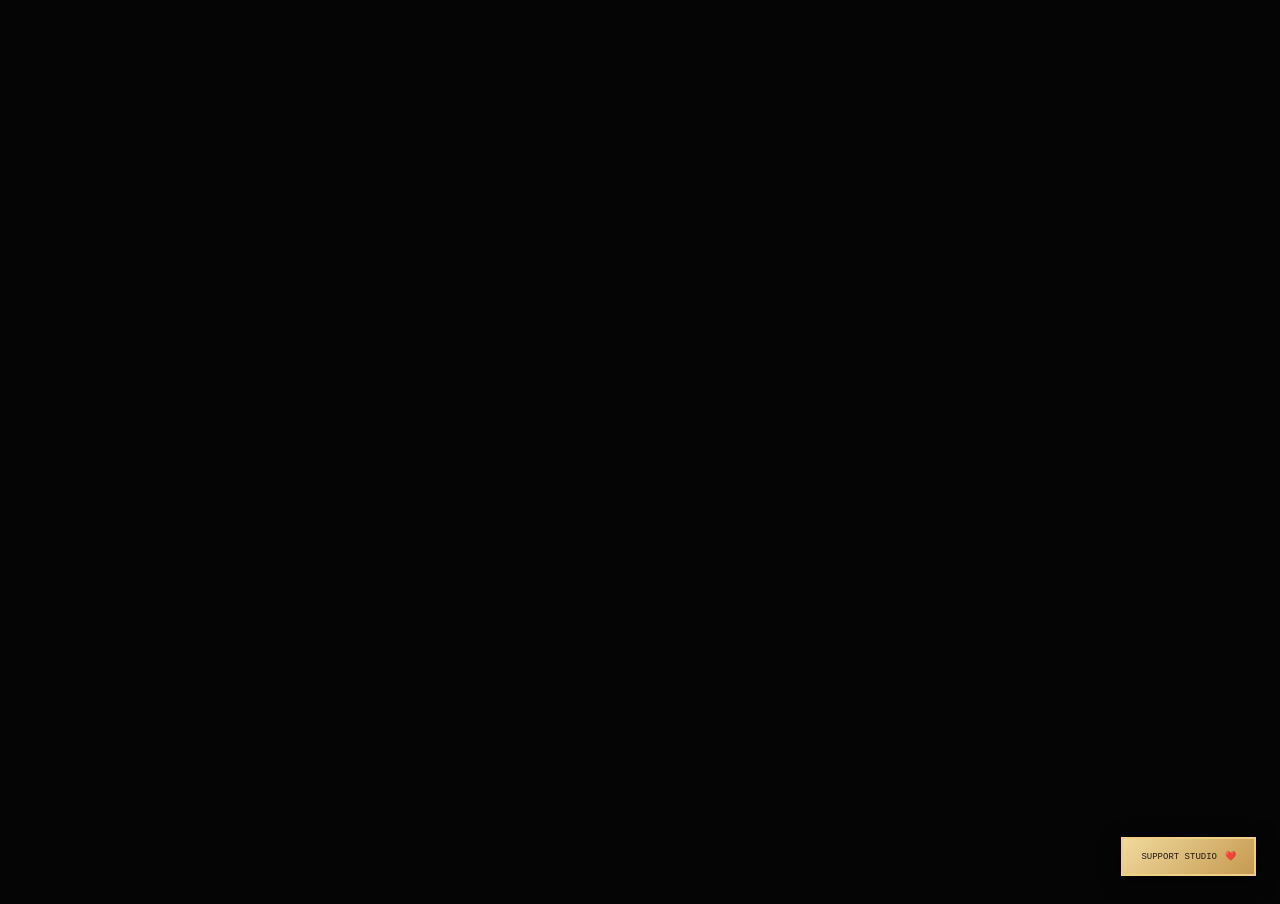
==== commit ed0cdb6a: "Add floating donation button to index.html Added a permanent floating 'Buy Me a Coffee' button to su" ====
--- a/index.html
+++ b/index.html
@@ -18,24 +18,54 @@
             height: 100%; 
             border: none; 
         }
+        /* Permanent 24/7 Bottom-Right Floating Button */
+        .donate-corner {
+            position: fixed; 
+            right: 24px; 
+            bottom: 24px; 
+            z-index: 999;
+        }
+        .donate-btn {
+            display: flex;
+            align-items: center;
+            gap: 8px;
+            padding: 12px 18px;
+            background: linear-gradient(135deg, #f0d99d, #c59a50);
+            color: #211a13;
+            border: 2px solid #efcf85;
+            font-family: 'Press Start 2P', monospace, sans-serif;
+            font-size: 9px;
+            cursor: pointer;
+            box-shadow: 0 4px 20px rgba(0,0,0,0.6);
+            text-decoration: none;
+            transition: transform 0.15s ease;
+        }
+        .donate-btn:hover {
+            transform: scale(1.05);
+        }
     </style>
 </head>
 <body>
-    <!-- Replace the src link below with your actual Rosebud Embed URL -->
+    <!-- The Live Rosebud Game Iframe -->
     <iframe id="game-frame" src="https://rosebud.ai/d/wildbound-156" allow="fullscreen; autoplay; clipboard-write" allowfullscreen="true" tabindex="0"></iframe>
 
+    <!-- Permanent Floating Buy Me a Coffee Button -->
+    <div class="donate-corner">
+        <a href="https://buymeacoffee.com/VividresqueStudios" target="_blank" class="donate-btn">
+            <span>SUPPORT STUDIO</span>
+            <span>❤️</span>
+        </a>
+    </div>
+
     <script>
-        // This forces the browser to focus on the game immediately so it doesn't ignore your clicks or keyboard inputs on the start screen.
         window.onload = function() {
             const gameFrame = document.getElementById('game-frame');
-            if(gameFrame) {
-                gameFrame.focus();
+            if(gameFrame) gameFrame.focus();
+        };
+        document.body.addEventListener('click', function(e) {
+            if(!e.target.closest('.donate-btn')) {
+                document.getElementById('game-frame', '_blank').focus();
             }
-        };
-        
-        // Re-focus if the user clicks the black background by accident
-        document.body.addEventListener('click', function() {
-            document.getElementById('game-frame').focus();
         });
     </script>
 </body>
